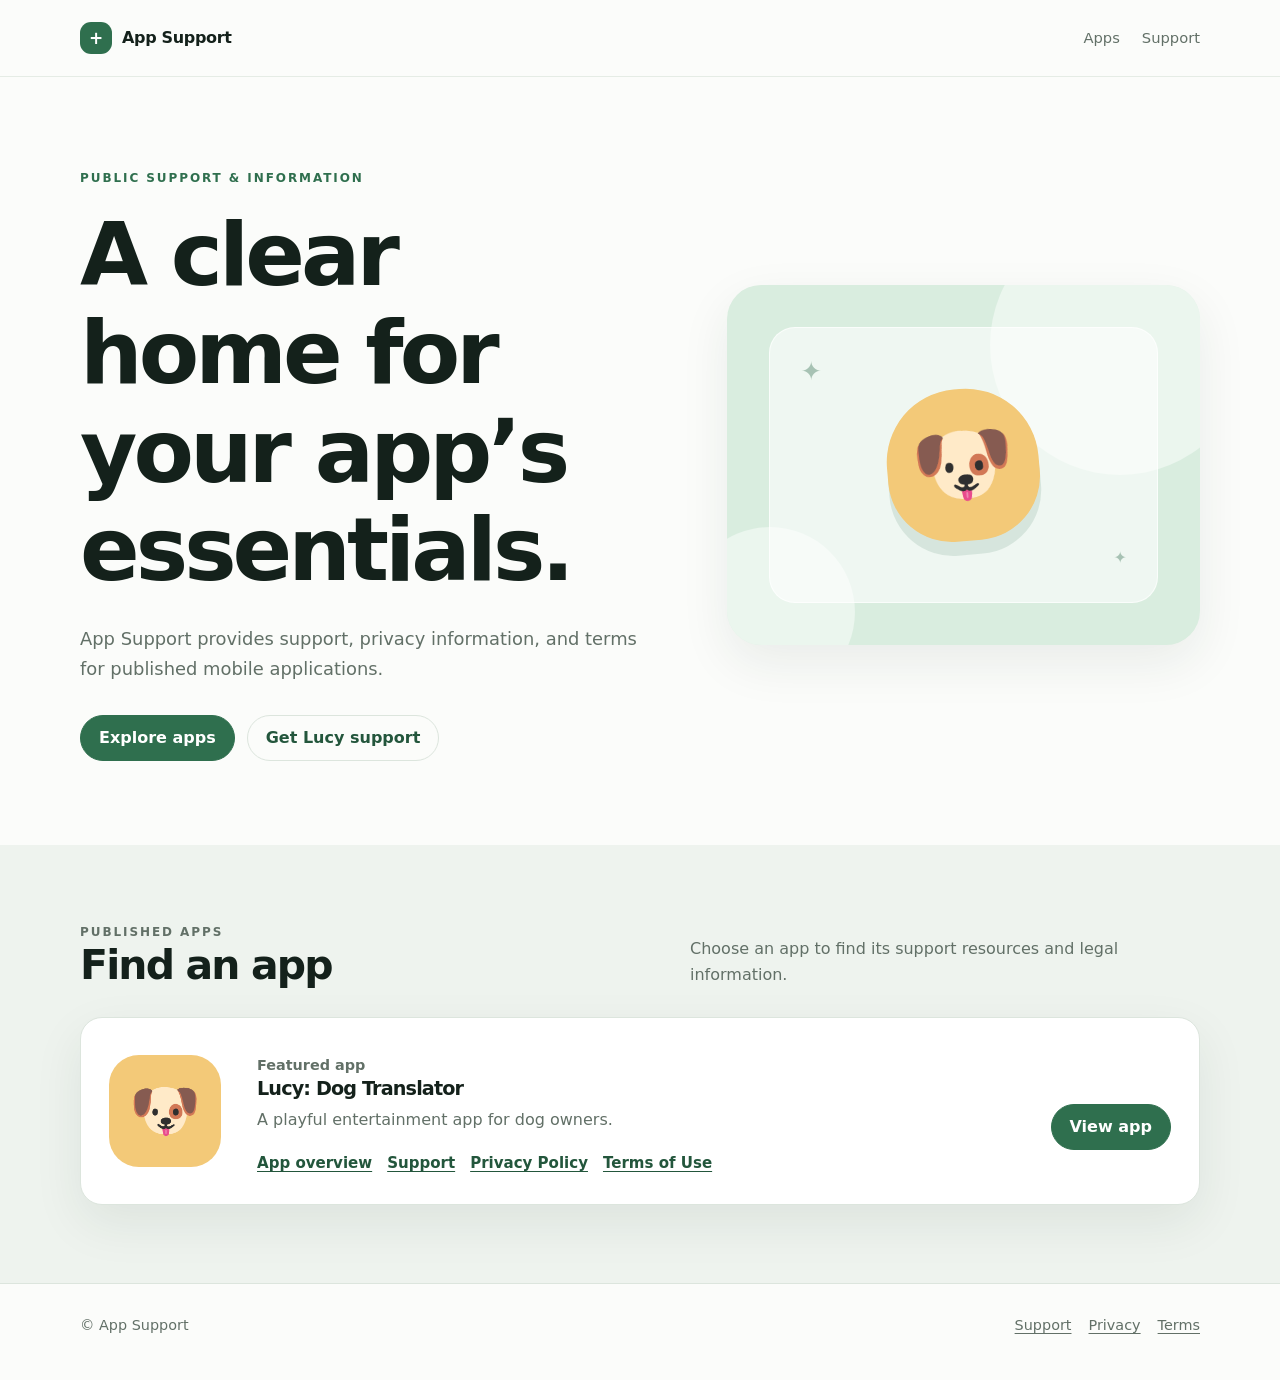
==== index.html @ b0fd5ecc "Initial AppSupport website" ====
<!doctype html>
<html lang="en">
<head>
  <meta charset="utf-8">
  <meta name="viewport" content="width=device-width, initial-scale=1">
  <meta name="description" content="App Support provides public support and information for published mobile applications.">
  <title>App Support — Mobile app support and information</title>
  <link rel="stylesheet" href="styles.css">
</head>
<body>
  <header class="site-header"><div class="wrap nav"><a class="brand" href="index.html"><span class="brand-mark">+</span> App Support</a><nav class="nav-links" aria-label="Primary navigation"><a href="#apps">Apps</a><a href="lucy/support/index.html">Support</a></nav></div></header>
  <main>
    <section class="hero"><div class="wrap hero-grid"><div><p class="eyebrow">Public support &amp; information</p><h1>A clear home for your app’s essentials.</h1><p class="lead">App Support provides support, privacy information, and terms for published mobile applications.</p><div class="actions"><a class="button" href="#apps">Explore apps</a><a class="button secondary" href="lucy/support/index.html">Get Lucy support</a></div></div><div class="hero-art" aria-hidden="true"><span class="spark one">✦</span><span class="spark two">✦</span><div class="art-card"><div class="dog-badge">🐶</div></div></div></div></section>
    <section class="section soft" id="apps"><div class="wrap"><div class="section-head"><div><p class="eyebrow">Published apps</p><h2>Find an app</h2></div><p>Choose an app to find its support resources and legal information.</p></div><article class="app-card"><div class="app-icon" aria-hidden="true">🐶</div><div><p class="kicker">Featured app</p><h3>Lucy: Dog Translator</h3><p>A playful entertainment app for dog owners.</p><div class="link-row"><a href="lucy/index.html">App overview</a><a href="lucy/support/index.html">Support</a><a href="lucy/privacy/index.html">Privacy Policy</a><a href="lucy/terms/index.html">Terms of Use</a></div></div><div class="actions"><a class="button" href="lucy/index.html">View app</a></div></article></div></section>
  </main>
  <footer><div class="wrap footer-row"><span>© App Support</span><nav class="footer-links" aria-label="Footer navigation"><a href="lucy/support/index.html">Support</a><a href="lucy/privacy/index.html">Privacy</a><a href="lucy/terms/index.html">Terms</a></nav></div></footer>
</body>
</html>
---- styles.css ----
:root {
  --ink: #14211b;
  --muted: #627067;
  --soft: #eef3ee;
  --line: #dce5dd;
  --paper: #fbfcfa;
  --white: #ffffff;
  --leaf: #2f6f4e;
  --leaf-dark: #23563c;
  --mint: #d9eddf;
  --sun: #f2d88a;
  --shadow: 0 18px 50px rgba(23, 53, 36, .08);
  --radius: 22px;
}

* { box-sizing: border-box; }
html { scroll-behavior: smooth; }
body {
  margin: 0;
  color: var(--ink);
  background: var(--paper);
  font-family: Inter, ui-sans-serif, system-ui, -apple-system, BlinkMacSystemFont, "Segoe UI", sans-serif;
  line-height: 1.65;
  -webkit-font-smoothing: antialiased;
}

a { color: var(--leaf-dark); text-underline-offset: 3px; }
a:hover { color: var(--leaf); }
.wrap { width: min(1120px, calc(100% - 40px)); margin-inline: auto; }
.site-header { padding: 22px 0; border-bottom: 1px solid rgba(220,229,221,.7); background: rgba(251,252,250,.92); }
.nav { display: flex; align-items: center; justify-content: space-between; gap: 24px; }
.brand { display: inline-flex; align-items: center; gap: 10px; color: var(--ink); text-decoration: none; font-weight: 750; letter-spacing: -.02em; }
.brand-mark { width: 32px; height: 32px; border-radius: 11px; display: grid; place-items: center; color: var(--white); background: var(--leaf); font-size: 17px; }
.nav-links { display: flex; gap: 22px; flex-wrap: wrap; font-size: .92rem; }
.nav-links a { color: var(--muted); text-decoration: none; }
.nav-links a:hover { color: var(--ink); }

.hero { padding: 92px 0 84px; }
.hero-grid { display: grid; grid-template-columns: 1.1fr .9fr; gap: 68px; align-items: center; }
.eyebrow { margin: 0 0 17px; color: var(--leaf); text-transform: uppercase; font-size: .75rem; font-weight: 800; letter-spacing: .16em; }
h1, h2, h3 { margin: 0; line-height: 1.12; letter-spacing: -.045em; }
h1 { max-width: 760px; font-size: clamp(2.8rem, 7vw, 5.5rem); }
h2 { font-size: clamp(1.8rem, 3.2vw, 2.7rem); }
h3 { font-size: 1.2rem; }
.lead { max-width: 660px; margin: 24px 0 0; color: var(--muted); font-size: 1.12rem; }
.actions { display: flex; gap: 12px; flex-wrap: wrap; margin-top: 32px; }
.button { display: inline-flex; align-items: center; justify-content: center; min-height: 46px; padding: 0 18px; border: 1px solid var(--leaf); border-radius: 999px; color: var(--white); background: var(--leaf); font-weight: 700; text-decoration: none; transition: transform .2s ease, background .2s ease; }
.button:hover { color: var(--white); background: var(--leaf-dark); transform: translateY(-1px); }
.button.secondary { color: var(--leaf-dark); background: transparent; border-color: var(--line); }
.button.secondary:hover { color: var(--leaf-dark); background: var(--soft); }
.hero-art { min-height: 360px; border-radius: 34px; position: relative; overflow: hidden; background: var(--mint); box-shadow: var(--shadow); }
.hero-art:before, .hero-art:after { content: ""; position: absolute; border-radius: 50%; background: rgba(255,255,255,.45); }
.hero-art:before { width: 260px; height: 260px; top: -70px; right: -50px; }
.hero-art:after { width: 170px; height: 170px; bottom: -52px; left: -42px; }
.art-card { position: absolute; inset: 42px; display: flex; align-items: center; justify-content: center; border: 1px solid rgba(255,255,255,.7); border-radius: 26px; background: rgba(255,255,255,.58); }
.dog-badge { width: 152px; height: 152px; display: grid; place-items: center; border-radius: 48% 48% 42% 42%; color: var(--ink); background: #f3c978; font-size: 5.2rem; transform: rotate(-5deg); box-shadow: 0 14px 0 rgba(47,111,78,.13); }
.spark { position: absolute; color: var(--leaf); font-weight: 800; font-size: 1.6rem; }
.spark.one { top: 65px; left: 74px; } .spark.two { right: 73px; bottom: 74px; font-size: 1rem; }

.section { padding: 78px 0; }
.section.soft { background: var(--soft); }
.section-head { display: flex; justify-content: space-between; align-items: end; gap: 24px; margin-bottom: 28px; }
.section-head p { max-width: 510px; margin: 0; color: var(--muted); }
.app-card { display: grid; grid-template-columns: 120px 1fr auto; gap: 28px; align-items: center; padding: 28px; border: 1px solid var(--line); border-radius: var(--radius); background: var(--white); box-shadow: var(--shadow); }
.app-icon { width: 112px; height: 112px; display: grid; place-items: center; border-radius: 30px; background: #f3c978; font-size: 3.6rem; }
.app-card p { margin: 8px 0 0; color: var(--muted); }
.link-row { display: flex; gap: 15px; flex-wrap: wrap; margin-top: 18px; font-size: .94rem; font-weight: 700; }
.muted { color: var(--muted); }
.kicker { color: var(--leaf); font-weight: 750; font-size: .9rem; }
.note { padding: 18px 20px; border-left: 4px solid var(--sun); background: #fff8df; border-radius: 0 14px 14px 0; }

.page-hero { padding: 72px 0 48px; border-bottom: 1px solid var(--line); }
.page-hero h1 { font-size: clamp(2.5rem, 5vw, 4.6rem); }
.page-hero .lead { font-size: 1.05rem; }
.content { max-width: 820px; padding: 56px 0 88px; }
.content h2 { margin: 44px 0 14px; font-size: 1.65rem; }
.content h3 { margin: 28px 0 9px; }
.content p, .content ul { color: #415047; }
.content ul { padding-left: 22px; }
.content li + li { margin-top: 8px; }
.callout { margin: 28px 0; padding: 22px 24px; border: 1px solid var(--line); border-radius: 16px; background: var(--soft); }
.callout strong { color: var(--ink); }
.breadcrumbs { margin-bottom: 20px; font-size: .9rem; }
.breadcrumbs a { color: var(--muted); }
.faq-grid { display: grid; grid-template-columns: repeat(2, 1fr); gap: 16px; margin-top: 26px; }
.faq { padding: 22px; border: 1px solid var(--line); border-radius: 16px; background: var(--white); }
.faq p { margin: 8px 0 0; color: var(--muted); font-size: .95rem; }

footer { padding: 30px 0 42px; border-top: 1px solid var(--line); color: var(--muted); font-size: .9rem; }
.footer-row { display: flex; justify-content: space-between; gap: 20px; flex-wrap: wrap; }
.footer-links { display: flex; gap: 17px; flex-wrap: wrap; }
.footer-links a { color: var(--muted); }

@media (max-width: 760px) {
  .wrap { width: min(100% - 28px, 640px); }
  .site-header { padding: 17px 0; }
  .nav { align-items: flex-start; flex-direction: column; gap: 12px; }
  .hero { padding: 58px 0; }
  .hero-grid { grid-template-columns: 1fr; gap: 38px; }
  .hero-art { min-height: 270px; }
  .art-card { inset: 28px; }
  .section { padding: 56px 0; }
  .section-head { display: block; }
  .section-head p { margin-top: 12px; }
  .app-card { grid-template-columns: 72px 1fr; gap: 18px; padding: 20px; }
  .app-icon { width: 72px; height: 72px; border-radius: 21px; font-size: 2.3rem; }
  .app-card .actions { grid-column: 1 / -1; margin-top: 4px; }
  .faq-grid { grid-template-columns: 1fr; }
  .page-hero { padding: 52px 0 35px; }
}
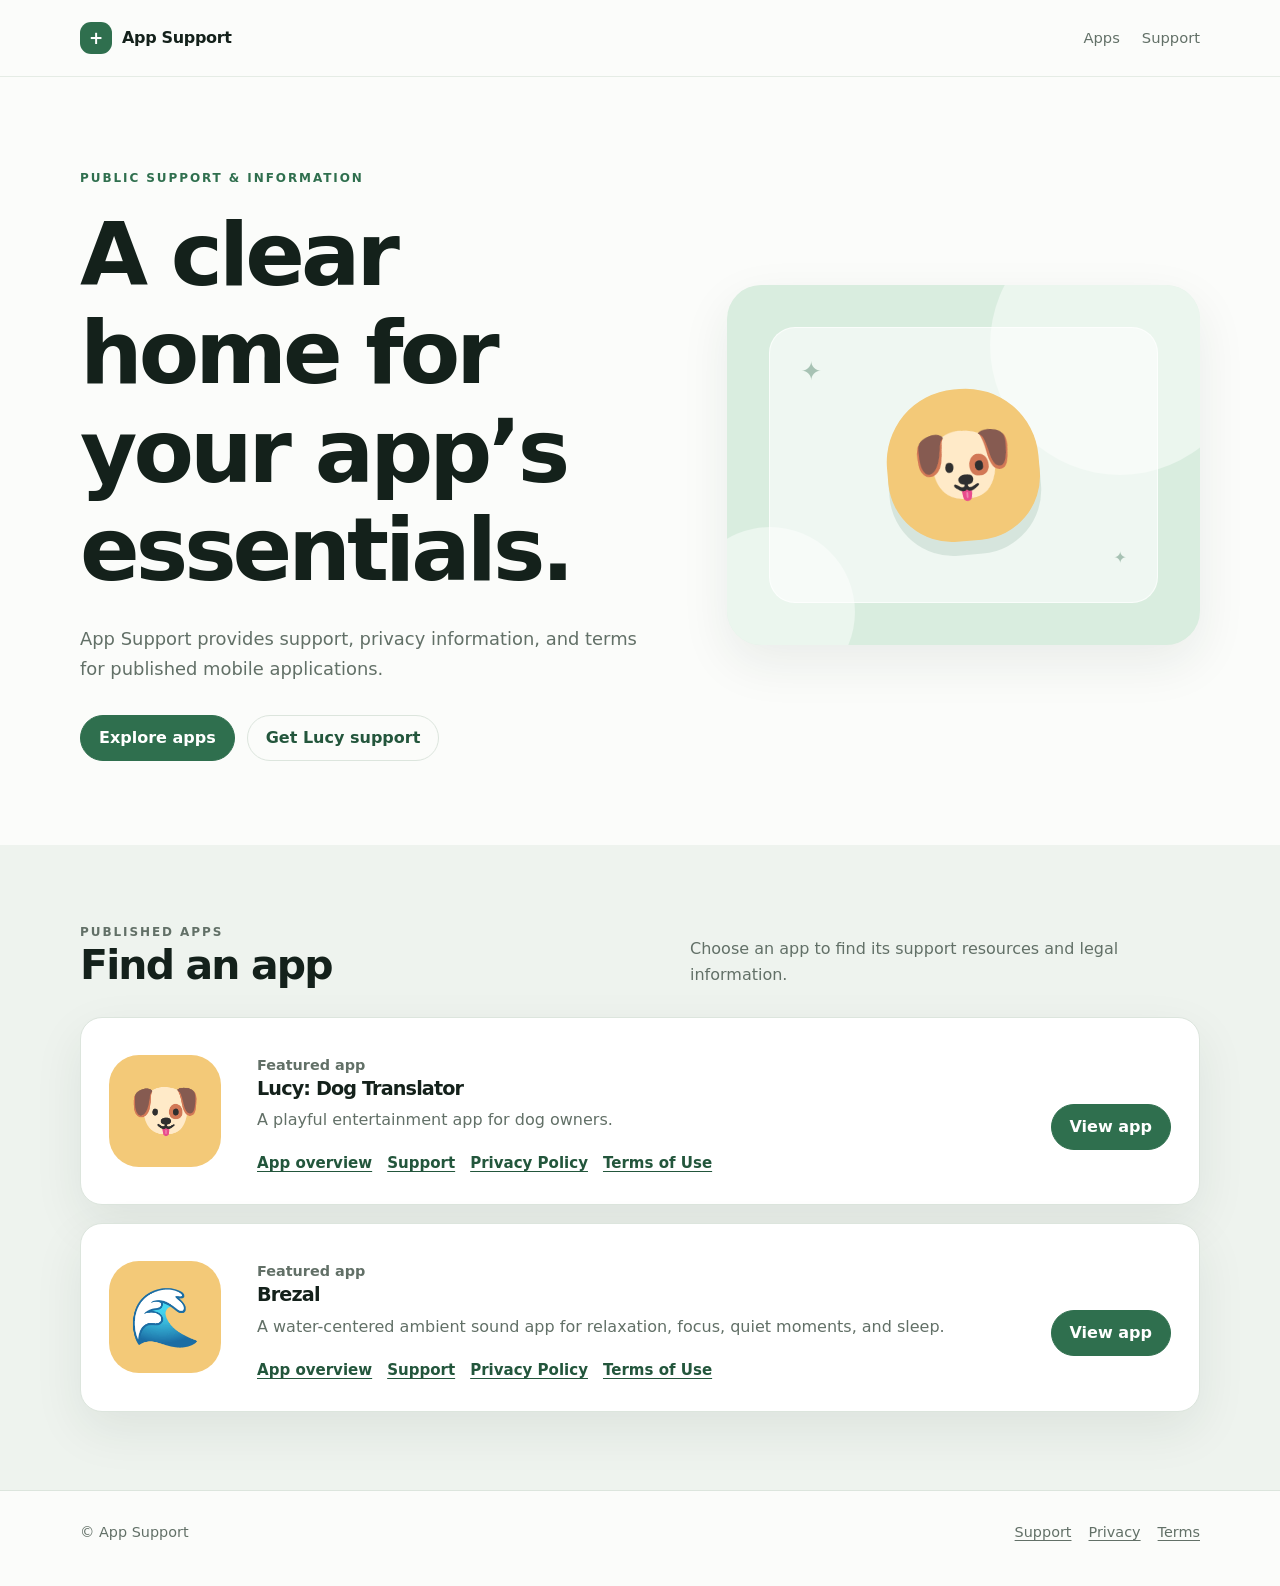
==== commit a0417ac0: "Brezal added" ====
--- a/index.html
+++ b/index.html
@@ -11,7 +11,7 @@
   <header class="site-header"><div class="wrap nav"><a class="brand" href="index.html"><span class="brand-mark">+</span> App Support</a><nav class="nav-links" aria-label="Primary navigation"><a href="#apps">Apps</a><a href="lucy/support/index.html">Support</a></nav></div></header>
   <main>
     <section class="hero"><div class="wrap hero-grid"><div><p class="eyebrow">Public support &amp; information</p><h1>A clear home for your app’s essentials.</h1><p class="lead">App Support provides support, privacy information, and terms for published mobile applications.</p><div class="actions"><a class="button" href="#apps">Explore apps</a><a class="button secondary" href="lucy/support/index.html">Get Lucy support</a></div></div><div class="hero-art" aria-hidden="true"><span class="spark one">✦</span><span class="spark two">✦</span><div class="art-card"><div class="dog-badge">🐶</div></div></div></div></section>
-    <section class="section soft" id="apps"><div class="wrap"><div class="section-head"><div><p class="eyebrow">Published apps</p><h2>Find an app</h2></div><p>Choose an app to find its support resources and legal information.</p></div><article class="app-card"><div class="app-icon" aria-hidden="true">🐶</div><div><p class="kicker">Featured app</p><h3>Lucy: Dog Translator</h3><p>A playful entertainment app for dog owners.</p><div class="link-row"><a href="lucy/index.html">App overview</a><a href="lucy/support/index.html">Support</a><a href="lucy/privacy/index.html">Privacy Policy</a><a href="lucy/terms/index.html">Terms of Use</a></div></div><div class="actions"><a class="button" href="lucy/index.html">View app</a></div></article></div></section>
+    <section class="section soft" id="apps"><div class="wrap"><div class="section-head"><div><p class="eyebrow">Published apps</p><h2>Find an app</h2></div><p>Choose an app to find its support resources and legal information.</p></div><article class="app-card"><div class="app-icon" aria-hidden="true">🐶</div><div><p class="kicker">Featured app</p><h3>Lucy: Dog Translator</h3><p>A playful entertainment app for dog owners.</p><div class="link-row"><a href="lucy/index.html">App overview</a><a href="lucy/support/index.html">Support</a><a href="lucy/privacy/index.html">Privacy Policy</a><a href="lucy/terms/index.html">Terms of Use</a></div></div><div class="actions"><a class="button" href="lucy/index.html">View app</a></div></article><article class="app-card" style="margin-top: 18px"><div class="app-icon" aria-hidden="true">🌊</div><div><p class="kicker">Featured app</p><h3>Brezal</h3><p>A water-centered ambient sound app for relaxation, focus, quiet moments, and sleep.</p><div class="link-row"><a href="brezal/index.html">App overview</a><a href="brezal/support/index.html">Support</a><a href="brezal/privacy/index.html">Privacy Policy</a><a href="brezal/terms/index.html">Terms of Use</a></div></div><div class="actions"><a class="button" href="brezal/index.html">View app</a></div></article></div></section>
   </main>
   <footer><div class="wrap footer-row"><span>© App Support</span><nav class="footer-links" aria-label="Footer navigation"><a href="lucy/support/index.html">Support</a><a href="lucy/privacy/index.html">Privacy</a><a href="lucy/terms/index.html">Terms</a></nav></div></footer>
 </body>
